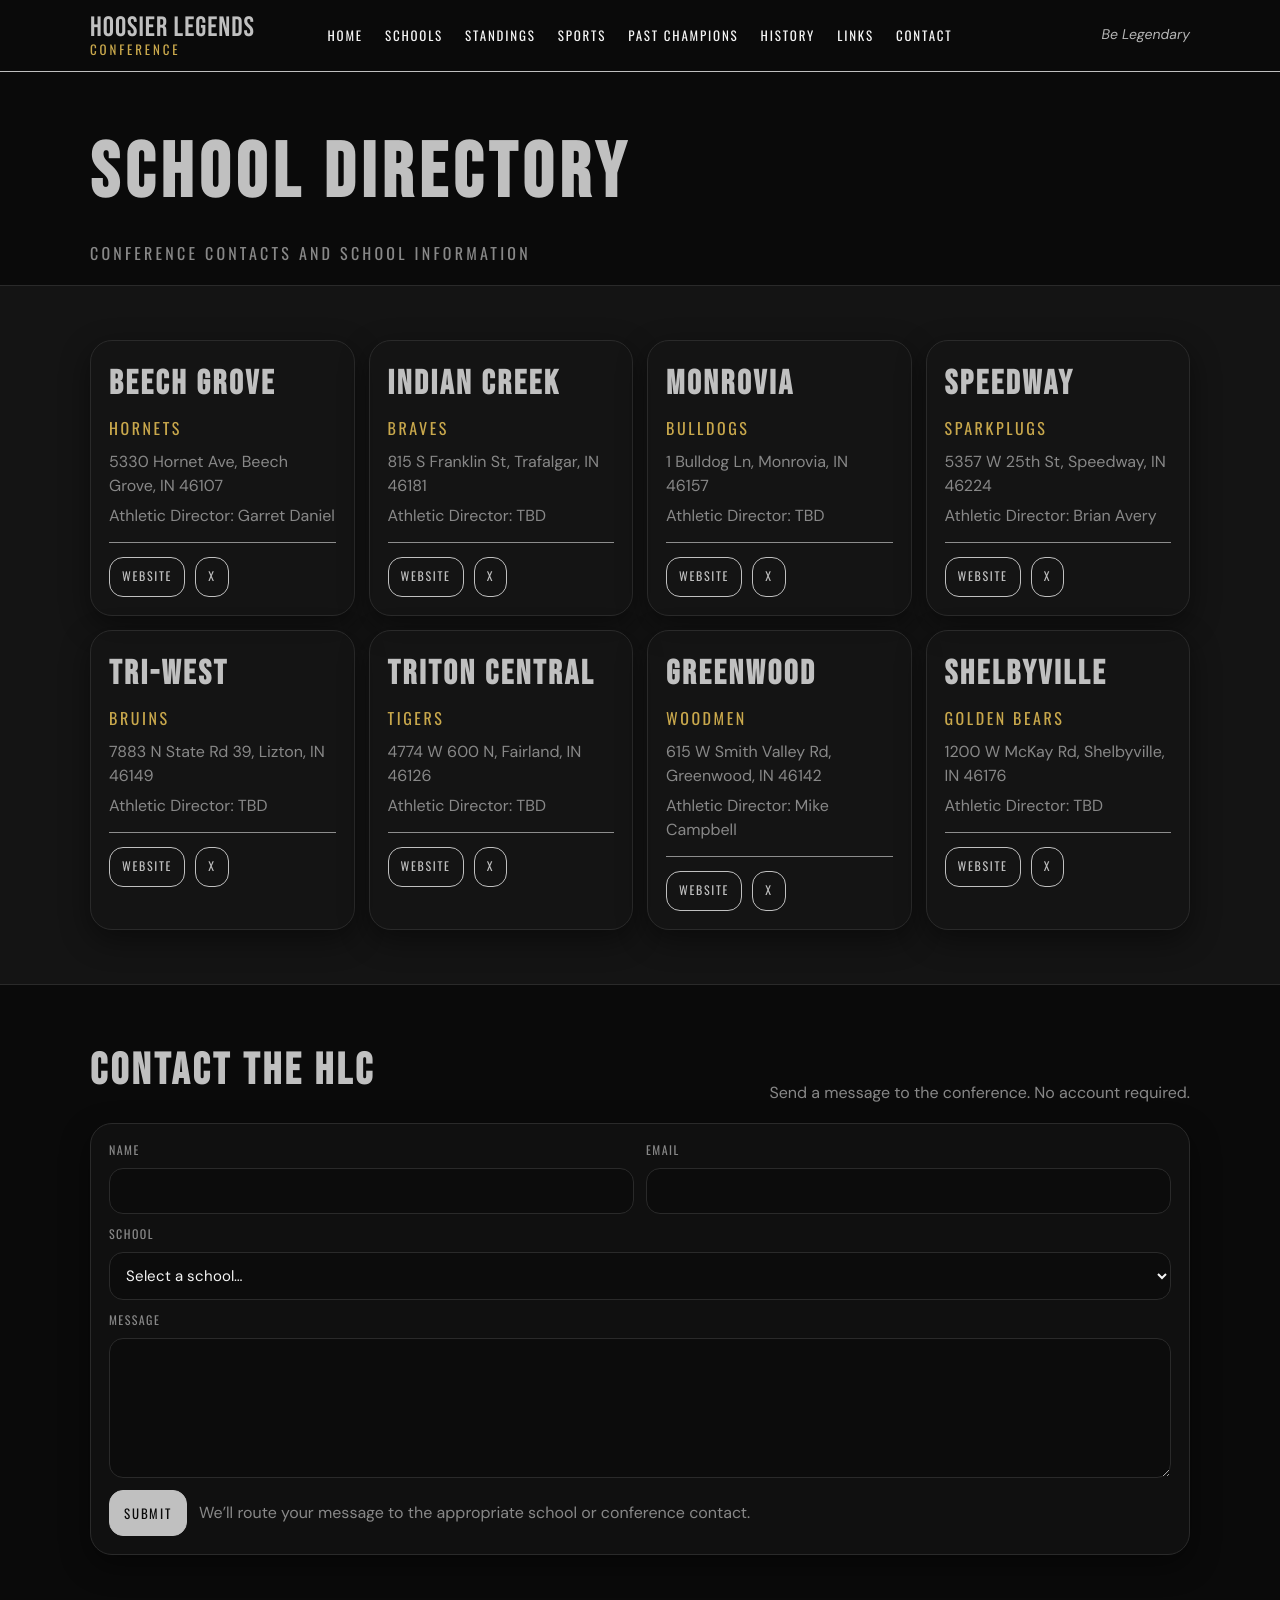
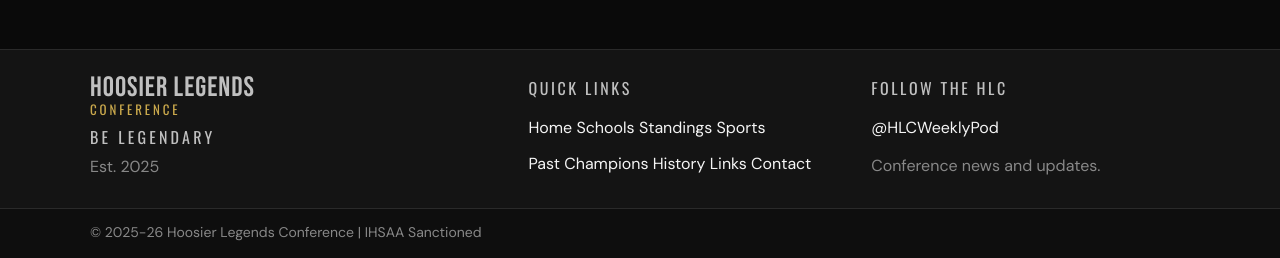
==== contact.html @ 06c32419 "Replace uploaded zip with website source Made-with: Cursor" ====
<!doctype html>
<html lang="en">
  <head>
    <meta charset="utf-8" />
    <meta name="viewport" content="width=device-width, initial-scale=1" />
    <meta name="description" content="Hoosier Legends Conference (HLC) school directory and contact form." />
    <title>Hoosier Legends Conference | Contact</title>
    <link rel="preconnect" href="https://fonts.googleapis.com" />
    <link rel="preconnect" href="https://fonts.gstatic.com" crossorigin />
    <link rel="stylesheet" href="./css/style.css" />
  </head>
  <body>
    <a class="skip-link" href="#main">Skip to content</a>

    <header class="site-header" data-site-header>
      <nav class="nav" aria-label="Primary">
        <div class="nav__inner">
          <a class="brand" href="./index.html" aria-label="Hoosier Legends Conference home">
            <span class="brand__top">HOOSIER LEGENDS</span>
            <span class="brand__bottom">CONFERENCE</span>
          </a>

          <button class="nav__toggle" type="button" aria-label="Open menu" aria-controls="mobile-menu" aria-expanded="false" data-nav-toggle>
            <span class="nav__toggle-lines" aria-hidden="true"></span>
          </button>

          <div class="nav__links" data-desktop-nav>
            <a class="nav__link" href="./index.html">Home</a>
            <a class="nav__link" href="./schools.html">Schools</a>
            <a class="nav__link" href="./standings.html">Standings</a>
            <a class="nav__link" href="./sports.html">Sports</a>
            <a class="nav__link" href="./champions.html">Past Champions</a>
            <a class="nav__link" href="./history.html">History</a>
            <a class="nav__link" href="./links.html">Links</a>
            <a class="nav__link" href="./contact.html">Contact</a>
          </div>

          <div class="nav__tagline" aria-hidden="true">Be Legendary</div>
        </div>
      </nav>

      <div class="mobile-menu" id="mobile-menu" data-mobile-menu aria-hidden="true">
        <div class="mobile-menu__panel" role="dialog" aria-modal="true" aria-label="Menu">
          <div class="mobile-menu__header">
            <div class="mobile-menu__title">MENU</div>
            <button class="mobile-menu__close" type="button" aria-label="Close menu" data-nav-close>Close</button>
          </div>
          <div class="mobile-menu__links">
            <a class="mobile-menu__link" href="./index.html">Home</a>
            <a class="mobile-menu__link" href="./schools.html">Schools</a>
            <a class="mobile-menu__link" href="./standings.html">Standings</a>
            <a class="mobile-menu__link" href="./sports.html">Sports</a>
            <a class="mobile-menu__link" href="./champions.html">Past Champions</a>
            <a class="mobile-menu__link" href="./history.html">History</a>
            <a class="mobile-menu__link" href="./links.html">Links</a>
            <a class="mobile-menu__link" href="./contact.html">Contact</a>
          </div>
          <div class="mobile-menu__footer">
            <div class="mobile-menu__motto">Be Legendary</div>
            <div class="mobile-menu__sub">IHSAA Sanctioned • Inaugural 2025–26</div>
          </div>
        </div>
        <button class="mobile-menu__backdrop" type="button" aria-label="Close menu" data-nav-backdrop></button>
      </div>
    </header>

    <main id="main">
      <section class="page-hero">
        <div class="container">
          <h1 class="page-title">SCHOOL DIRECTORY</h1>
          <p class="page-subtitle">Conference contacts and school information</p>
        </div>
      </section>

      <section class="section section--surface">
        <div class="container">
          <div class="grid grid--schools" aria-label="School directory">
            <article class="card">
              <h2 class="card__title">BEECH GROVE</h2>
              <p class="card__subtitle">Hornets</p>
              <div class="card__meta">
                <div>5330 Hornet Ave, Beech Grove, IN 46107</div>
                <div><span class="muted">Athletic Director:</span> Garret Daniel</div>
              </div>
              <div class="divider" aria-hidden="true"></div>
              <div class="card__actions">
                <a class="btn-link" href="https://beechgrove-athletics.com" target="_blank" rel="noopener noreferrer">Website</a>
                <a class="btn-link" href="https://x.com/TheHiveBGHS" target="_blank" rel="noopener noreferrer">X</a>
              </div>
            </article>

            <article class="card">
              <h2 class="card__title">INDIAN CREEK</h2>
              <p class="card__subtitle">Braves</p>
              <div class="card__meta">
                <div>815 S Franklin St, Trafalgar, IN 46181</div>
                <div><span class="muted">Athletic Director:</span> TBD</div>
              </div>
              <div class="divider" aria-hidden="true"></div>
              <div class="card__actions">
                <a class="btn-link" href="https://indiancreekathletics.com" target="_blank" rel="noopener noreferrer">Website</a>
                <a class="btn-link" href="https://x.com/ICHSAthletics" target="_blank" rel="noopener noreferrer">X</a>
              </div>
            </article>

            <article class="card">
              <h2 class="card__title">MONROVIA</h2>
              <p class="card__subtitle">Bulldogs</p>
              <div class="card__meta">
                <div>1 Bulldog Ln, Monrovia, IN 46157</div>
                <div><span class="muted">Athletic Director:</span> TBD</div>
              </div>
              <div class="divider" aria-hidden="true"></div>
              <div class="card__actions">
                <a class="btn-link" href="https://monroviaathletics.com" target="_blank" rel="noopener noreferrer">Website</a>
                <a class="btn-link" href="https://x.com/MonroviaSports" target="_blank" rel="noopener noreferrer">X</a>
              </div>
            </article>

            <article class="card">
              <h2 class="card__title">SPEEDWAY</h2>
              <p class="card__subtitle">Sparkplugs</p>
              <div class="card__meta">
                <div>5357 W 25th St, Speedway, IN 46224</div>
                <div><span class="muted">Athletic Director:</span> Brian Avery</div>
              </div>
              <div class="divider" aria-hidden="true"></div>
              <div class="card__actions">
                <a class="btn-link" href="https://speedwayathletics.com" target="_blank" rel="noopener noreferrer">Website</a>
                <a class="btn-link" href="https://x.com/SparkplugSports" target="_blank" rel="noopener noreferrer">X</a>
              </div>
            </article>

            <article class="card">
              <h2 class="card__title">TRI-WEST</h2>
              <p class="card__subtitle">Bruins</p>
              <div class="card__meta">
                <div>7883 N State Rd 39, Lizton, IN 46149</div>
                <div><span class="muted">Athletic Director:</span> TBD</div>
              </div>
              <div class="divider" aria-hidden="true"></div>
              <div class="card__actions">
                <a class="btn-link" href="https://triwestsports.com" target="_blank" rel="noopener noreferrer">Website</a>
                <a class="btn-link" href="https://x.com/triwestsports" target="_blank" rel="noopener noreferrer">X</a>
              </div>
            </article>

            <article class="card">
              <h2 class="card__title">TRITON CENTRAL</h2>
              <p class="card__subtitle">Tigers</p>
              <div class="card__meta">
                <div>4774 W 600 N, Fairland, IN 46126</div>
                <div><span class="muted">Athletic Director:</span> TBD</div>
              </div>
              <div class="divider" aria-hidden="true"></div>
              <div class="card__actions">
                <a class="btn-link" href="https://tritoncentralathletics.com" target="_blank" rel="noopener noreferrer">Website</a>
                <a class="btn-link" href="https://x.com/TCTIGERS" target="_blank" rel="noopener noreferrer">X</a>
              </div>
            </article>

            <article class="card">
              <h2 class="card__title">GREENWOOD</h2>
              <p class="card__subtitle">Woodmen</p>
              <div class="card__meta">
                <div>615 W Smith Valley Rd, Greenwood, IN 46142</div>
                <div><span class="muted">Athletic Director:</span> Mike Campbell</div>
              </div>
              <div class="divider" aria-hidden="true"></div>
              <div class="card__actions">
                <a class="btn-link" href="https://woodmenathletics.com" target="_blank" rel="noopener noreferrer">Website</a>
                <a class="btn-link" href="https://x.com/Gwoodathletics" target="_blank" rel="noopener noreferrer">X</a>
              </div>
            </article>

            <article class="card">
              <h2 class="card__title">SHELBYVILLE</h2>
              <p class="card__subtitle">Golden Bears</p>
              <div class="card__meta">
                <div>1200 W McKay Rd, Shelbyville, IN 46176</div>
                <div><span class="muted">Athletic Director:</span> TBD</div>
              </div>
              <div class="divider" aria-hidden="true"></div>
              <div class="card__actions">
                <a class="btn-link" href="https://shelbyvillegoldenbears.com" target="_blank" rel="noopener noreferrer">Website</a>
                <a class="btn-link" href="https://x.com/SHSGoldenBears" target="_blank" rel="noopener noreferrer">X</a>
              </div>
            </article>
          </div>
        </div>
      </section>

      <section class="section">
        <div class="container">
          <header class="section__header">
            <h2 class="section__title">CONTACT THE HLC</h2>
            <p class="section__sub">Send a message to the conference. No account required.</p>
          </header>

          <form class="form" data-contact-form novalidate>
            <div class="form-grid">
              <label>
                Name
                <input name="name" type="text" autocomplete="name" required />
              </label>
              <label>
                Email
                <input name="email" type="email" autocomplete="email" required />
              </label>
              <label class="span-2">
                School
                <select name="school" required>
                  <option value="">Select a school…</option>
                  <option value="Beech Grove">Beech Grove</option>
                  <option value="Indian Creek">Indian Creek</option>
                  <option value="Monrovia">Monrovia</option>
                  <option value="Speedway">Speedway</option>
                  <option value="Tri-West">Tri-West</option>
                  <option value="Triton Central">Triton Central</option>
                  <option value="Greenwood">Greenwood</option>
                  <option value="Shelbyville">Shelbyville</option>
                </select>
              </label>
              <label class="span-2">
                Message
                <textarea name="message" required></textarea>
              </label>
            </div>

            <div class="form__actions">
              <button class="btn btn--primary" type="submit">Submit</button>
              <div class="form__note">We’ll route your message to the appropriate school or conference contact.</div>
            </div>

            <div class="form__success" data-form-success role="status" aria-live="polite">
              Message sent. Thank you — be legendary.
            </div>
          </form>
        </div>
      </section>
    </main>

    <footer class="footer" aria-label="Site footer">
      <div class="container">
        <div class="footer__grid">
          <div class="footer__brand">
            <div class="brand brand--footer" aria-label="Hoosier Legends Conference">
              <span class="brand__top">HOOSIER LEGENDS</span>
              <span class="brand__bottom">CONFERENCE</span>
            </div>
            <div class="footer__motto">Be Legendary</div>
            <div class="footer__est">Est. 2025</div>
          </div>

          <nav class="footer__nav" aria-label="Quick links">
            <div class="footer__title">Quick Links</div>
            <a class="footer__link" href="./index.html">Home</a>
            <a class="footer__link" href="./schools.html">Schools</a>
            <a class="footer__link" href="./standings.html">Standings</a>
            <a class="footer__link" href="./sports.html">Sports</a>
            <a class="footer__link" href="./champions.html">Past Champions</a>
            <a class="footer__link" href="./history.html">History</a>
            <a class="footer__link" href="./links.html">Links</a>
            <a class="footer__link" href="./contact.html">Contact</a>
          </nav>

          <div class="footer__follow">
            <div class="footer__title">Follow the HLC</div>
            <a class="footer__link" href="https://x.com/HLCWeeklyPod" target="_blank" rel="noopener noreferrer">@HLCWeeklyPod</a>
            <div class="footer__small">Conference news and updates.</div>
          </div>
        </div>
      </div>

      <div class="footer__bottom">
        <div class="container">
          © 2025-26 Hoosier Legends Conference | IHSAA Sanctioned
        </div>
      </div>
    </footer>

    <script src="./js/main.js"></script>
  </body>
</html>
---- css/style.css ----
@import url("https://fonts.googleapis.com/css2?family=Bebas+Neue&family=DM+Sans:opsz,wght@9..40,400,500,700&family=Oswald:wght@400;500;600&display=swap");

:root {
  --color-bg: #0a0a0a;
  --color-surface: #141414;
  --color-border: #2a2a2a;
  --color-silver: #C0C0C0;
  --color-silver-bright: #E8E8E8;
  --color-gold: #C9A84C;
  --color-white: #F5F5F5;
  --color-muted: #888888;

  --font-head: "Bebas Neue", system-ui, -apple-system, Segoe UI, Roboto, Arial, sans-serif;
  --font-sub: "Oswald", system-ui, -apple-system, Segoe UI, Roboto, Arial, sans-serif;
  --font-body: "DM Sans", system-ui, -apple-system, Segoe UI, Roboto, Arial, sans-serif;

  --radius-sm: 12px;
  --radius-md: 16px;
  --radius-lg: 22px;

  --shadow-silver: 0 10px 30px rgba(0, 0, 0, 0.45);
  --shadow-glow: 0 0 0 1px rgba(0, 0, 0, 0), 0 0 30px rgba(192, 192, 192, 0.15);

  --container: 1100px;
  --nav-h: 72px;
}

*,
*::before,
*::after {
  box-sizing: border-box;
}

html,
body {
  height: 100%;
}

body {
  margin: 0;
  font-family: var(--font-body);
  background: var(--color-bg);
  color: var(--color-white);
  line-height: 1.5;
  text-rendering: geometricPrecision;
}

img,
svg {
  display: block;
  max-width: 100%;
}

a {
  color: inherit;
  text-decoration: none;
}

:focus-visible {
  outline: 2px solid var(--color-silver);
  outline-offset: 3px;
}

.skip-link {
  position: absolute;
  left: 12px;
  top: 12px;
  padding: 10px 12px;
  border-radius: 10px;
  border: 1px solid var(--color-border);
  background: var(--color-surface);
  color: var(--color-white);
  transform: translateY(-140%);
  transition: transform 0.2s ease;
  z-index: 9999;
}

.skip-link:focus {
  transform: translateY(0);
}

.container {
  width: min(100% - 32px, var(--container));
  margin-inline: auto;
}

/* Header / Nav */
.site-header {
  position: fixed;
  top: 0;
  left: 0;
  right: 0;
  z-index: 1000;
}

.nav {
  height: var(--nav-h);
  background: var(--color-bg);
  border-bottom: 1px solid var(--color-silver);
}

.nav.is-scrolled {
  background: rgba(10, 10, 10, 0.72);
  backdrop-filter: blur(10px);
}

.nav__inner {
  height: 100%;
  width: min(100% - 32px, var(--container));
  margin-inline: auto;
  display: grid;
  grid-template-columns: 1fr auto 1fr;
  align-items: center;
  gap: 16px;
}

.brand {
  display: inline-flex;
  flex-direction: column;
  line-height: 0.95;
  letter-spacing: 0.06em;
}

.brand__top {
  font-family: var(--font-head);
  font-size: 28px;
  color: var(--color-silver);
}

.brand__bottom {
  font-family: var(--font-sub);
  font-size: 13px;
  letter-spacing: 0.22em;
  color: var(--color-gold);
}

.nav__links {
  display: none;
  justify-content: center;
  gap: 18px;
}

.nav__link {
  position: relative;
  font-family: var(--font-sub);
  font-size: 13px;
  letter-spacing: 0.14em;
  text-transform: uppercase;
  color: var(--color-white);
  padding: 10px 2px;
  transition: color 0.2s ease;
}

.nav__link::after {
  content: "";
  position: absolute;
  left: 0;
  bottom: 6px;
  height: 1px;
  width: 100%;
  background: var(--color-silver);
  transform: scaleX(0);
  transform-origin: left;
  transition: transform 0.22s ease;
}

.nav__link:hover {
  color: var(--color-silver-bright);
}

.nav__link:hover::after {
  transform: scaleX(1);
}

.nav__tagline {
  justify-self: end;
  font-style: italic;
  font-size: 14px;
  color: var(--color-silver);
  opacity: 0.95;
}

.nav__toggle {
  justify-self: end;
  height: 44px;
  width: 44px;
  border-radius: 12px;
  border: 1px solid var(--color-border);
  background: transparent;
  color: var(--color-white);
  cursor: pointer;
  display: inline-flex;
  align-items: center;
  justify-content: center;
  transition: border-color 0.2s ease, box-shadow 0.2s ease, transform 0.2s ease;
}

.nav__toggle:hover {
  border-color: var(--color-silver);
  box-shadow: var(--shadow-glow);
  transform: translateY(-1px);
}

.nav__toggle-lines {
  position: relative;
  width: 18px;
  height: 12px;
}

.nav__toggle-lines::before,
.nav__toggle-lines::after,
.nav__toggle-lines {
  background: transparent;
}

.nav__toggle-lines::before,
.nav__toggle-lines::after {
  content: "";
  position: absolute;
  left: 0;
  right: 0;
  height: 2px;
  background: var(--color-silver);
  border-radius: 999px;
  transition: transform 0.22s ease, top 0.22s ease, opacity 0.22s ease;
}

.nav__toggle-lines::before {
  top: 0;
}

.nav__toggle-lines::after {
  top: 10px;
}

.nav__toggle[aria-expanded="true"] .nav__toggle-lines::before {
  top: 5px;
  transform: rotate(45deg);
}

.nav__toggle[aria-expanded="true"] .nav__toggle-lines::after {
  top: 5px;
  transform: rotate(-45deg);
}

@media (min-width: 980px) {
  .nav__links {
    display: flex;
  }
  .nav__toggle {
    display: none;
  }
}

/* Mobile menu */
.mobile-menu {
  position: fixed;
  inset: 0;
  pointer-events: none;
  opacity: 0;
  transition: opacity 0.24s ease;
}

.mobile-menu.is-open {
  pointer-events: auto;
  opacity: 1;
}

.mobile-menu__backdrop {
  position: absolute;
  inset: 0;
  background: rgba(10, 10, 10, 0.75);
  border: 0;
  padding: 0;
}

.mobile-menu__panel {
  position: absolute;
  left: 0;
  right: 0;
  top: 0;
  transform: translateY(-12px);
  background: var(--color-bg);
  border-bottom: 1px solid var(--color-silver);
  padding: calc(var(--nav-h) + 12px) 20px 22px;
  transition: transform 0.24s ease;
}

.mobile-menu.is-open .mobile-menu__panel {
  transform: translateY(0);
}

.mobile-menu__header {
  display: flex;
  align-items: center;
  justify-content: space-between;
  gap: 12px;
  margin-bottom: 10px;
}

.mobile-menu__title {
  font-family: var(--font-sub);
  letter-spacing: 0.22em;
  text-transform: uppercase;
  color: var(--color-muted);
}

.mobile-menu__close {
  border: 1px solid var(--color-border);
  background: transparent;
  color: var(--color-white);
  border-radius: 12px;
  padding: 10px 12px;
  cursor: pointer;
  transition: border-color 0.2s ease, box-shadow 0.2s ease;
}

.mobile-menu__close:hover {
  border-color: var(--color-silver);
  box-shadow: var(--shadow-glow);
}

.mobile-menu__links {
  display: grid;
  gap: 6px;
  margin-top: 6px;
}

.mobile-menu__link {
  font-family: var(--font-head);
  font-size: 34px;
  letter-spacing: 0.06em;
  padding: 10px 12px;
  border-radius: 14px;
  border: 1px solid transparent;
  transition: border-color 0.2s ease, background 0.2s ease, transform 0.2s ease;
}

.mobile-menu__link:hover {
  border-color: var(--color-border);
  background: rgba(20, 20, 20, 0.7);
  transform: translateY(-1px);
}

.mobile-menu__footer {
  margin-top: 16px;
  border-top: 1px solid var(--color-border);
  padding-top: 14px;
}

.mobile-menu__motto {
  font-family: var(--font-sub);
  letter-spacing: 0.2em;
  text-transform: uppercase;
  color: var(--color-gold);
}

.mobile-menu__sub {
  color: var(--color-muted);
  margin-top: 6px;
}

/* Main spacing with fixed nav */
main {
  padding-top: var(--nav-h);
}

/* Hero */
.hero {
  min-height: calc(100vh - var(--nav-h));
  display: grid;
  place-items: center;
  position: relative;
  overflow: hidden;
  background: var(--color-bg);
}

.hero::before {
  content: "";
  position: absolute;
  inset: -60%;
  background:
    repeating-linear-gradient(
      135deg,
      rgba(192, 192, 192, 0.12),
      rgba(192, 192, 192, 0.12) 1px,
      rgba(0, 0, 0, 0) 1px,
      rgba(0, 0, 0, 0) 28px
    );
  opacity: 0.38;
  transform: translate3d(0, 0, 0);
  animation: drift 18s linear infinite;
  pointer-events: none;
}

.hero::after {
  content: "";
  position: absolute;
  inset: 0;
  background:
    radial-gradient(800px 380px at 50% 30%, rgba(192, 192, 192, 0.14), rgba(0, 0, 0, 0)),
    radial-gradient(700px 520px at 50% 60%, rgba(201, 168, 76, 0.08), rgba(0, 0, 0, 0));
  pointer-events: none;
}

@keyframes drift {
  0% { transform: translate3d(-6%, -6%, 0); }
  100% { transform: translate3d(6%, 6%, 0); }
}

.hero__inner {
  position: relative;
  z-index: 1;
  text-align: center;
  padding: 40px 0 36px;
}

.hero__kicker {
  font-family: var(--font-sub);
  letter-spacing: 0.28em;
  text-transform: uppercase;
  color: var(--color-muted);
  margin: 0 0 10px;
}

.hero__title {
  margin: 0;
  font-family: var(--font-head);
  font-size: clamp(4rem, 11vw, 10rem);
  letter-spacing: 0.06em;
  color: var(--color-silver);
  text-shadow: 0 0 30px rgba(192, 192, 192, 0.12);
}

.hero__motto {
  margin: 10px 0 8px;
  font-family: var(--font-sub);
  letter-spacing: 0.28em;
  text-transform: uppercase;
  color: var(--color-gold);
  font-size: clamp(1rem, 2.5vw, 1.4rem);
}

.hero__meta {
  margin: 0;
  color: var(--color-muted);
}

.hero__actions {
  margin-top: 18px;
  display: flex;
  gap: 12px;
  justify-content: center;
  flex-wrap: wrap;
}

.btn {
  border-radius: 14px;
  padding: 12px 14px;
  border: 1px solid var(--color-border);
  display: inline-flex;
  align-items: center;
  justify-content: center;
  gap: 10px;
  cursor: pointer;
  transition: transform 0.2s ease, box-shadow 0.2s ease, border-color 0.2s ease, background 0.2s ease, color 0.2s ease;
  font-family: var(--font-sub);
  letter-spacing: 0.14em;
  text-transform: uppercase;
  font-size: 13px;
}

.btn--primary {
  border-color: var(--color-silver);
  color: var(--color-bg);
  background: var(--color-silver);
}

.btn--primary:hover {
  background: var(--color-silver-bright);
  border-color: var(--color-silver-bright);
  box-shadow: var(--shadow-glow);
  transform: translateY(-2px);
}

.btn--ghost {
  background: transparent;
  color: var(--color-white);
}

.btn--ghost:hover {
  border-color: var(--color-silver);
  box-shadow: var(--shadow-glow);
  transform: translateY(-2px);
}

/* Animations */
.animate-in {
  opacity: 0;
  transform: translateY(10px);
  animation: fadeUp 0.7s ease forwards;
  animation-delay: var(--delay, 0ms);
}

@keyframes fadeUp {
  to {
    opacity: 1;
    transform: translateY(0);
  }
}

/* Marquee strip */
.logo-strip__surface {
  background: var(--color-surface);
  border-top: 1px solid var(--color-border);
  border-bottom: 1px solid var(--color-border);
  overflow: hidden;
}

.logo-strip__track {
  display: flex;
  gap: 14px;
  padding: 16px;
  width: max-content;
  animation: marquee 28s linear infinite;
}

.logo-strip__surface:hover .logo-strip__track {
  animation-play-state: paused;
}

@keyframes marquee {
  from { transform: translateX(0); }
  to { transform: translateX(-50%); }
}

.badge-card {
  min-width: 230px;
  padding: 14px 14px 12px;
  border-radius: var(--radius-md);
  background: rgba(20, 20, 20, 0.7);
  border: 1px solid var(--color-border);
  box-shadow: var(--shadow-silver);
  transition: transform 0.2s ease, border-color 0.2s ease, box-shadow 0.2s ease;
}

.badge-card:hover {
  border-color: var(--color-silver);
  box-shadow: var(--shadow-glow);
  transform: translateY(-2px);
}

.badge-card__school {
  font-family: var(--font-sub);
  text-transform: uppercase;
  letter-spacing: 0.14em;
  color: var(--color-white);
}

.badge-card__mascot {
  margin-top: 6px;
  color: var(--color-muted);
}

.badge-card--spacer {
  min-width: 30px;
  border: 0;
  background: transparent;
  box-shadow: none;
}

@media (prefers-reduced-motion: reduce) {
  .logo-strip__track { animation: none; }
  .animate-in { animation: none; opacity: 1; transform: none; }
  .hero::before { animation: none; }
}

/* Sections */
.section {
  padding: 54px 0;
}

.section--surface {
  background: var(--color-surface);
  border-top: 1px solid var(--color-border);
  border-bottom: 1px solid var(--color-border);
}

.section__header {
  display: flex;
  align-items: flex-end;
  justify-content: space-between;
  gap: 16px;
  flex-wrap: wrap;
  margin-bottom: 18px;
}

.section__title {
  font-family: var(--font-head);
  letter-spacing: 0.08em;
  font-size: 44px;
  margin: 0;
  color: var(--color-silver);
}

.section__sub {
  margin: 0;
  color: var(--color-muted);
  max-width: 60ch;
}

/* Stats bar */
.stats-bar {
  display: grid;
  grid-template-columns: 1fr;
  gap: 12px;
  padding: 18px;
  border-radius: var(--radius-lg);
  border: 1px solid var(--color-border);
  background: rgba(20, 20, 20, 0.55);
}

.stat {
  padding: 14px 14px;
  border-radius: var(--radius-md);
  border: 1px solid var(--color-border);
  background: rgba(10, 10, 10, 0.5);
}

.stat__value {
  font-family: var(--font-head);
  color: var(--color-silver);
  font-size: 44px;
  letter-spacing: 0.06em;
  line-height: 1;
}

.stat__label {
  margin-top: 6px;
  color: var(--color-muted);
}

@media (min-width: 720px) {
  .stats-bar {
    grid-template-columns: repeat(4, 1fr);
    gap: 12px;
  }
}

/* Cards */
.cards {
  display: grid;
  gap: 12px;
}

.cards--events {
  grid-template-columns: 1fr;
}

.event-card {
  display: grid;
  grid-template-columns: 90px 1fr;
  gap: 14px;
  border-radius: var(--radius-md);
  border: 1px solid var(--color-border);
  background: rgba(10, 10, 10, 0.55);
  box-shadow: var(--shadow-silver);
  padding: 14px;
  border-left: 3px solid var(--color-silver);
  transition: transform 0.2s ease, border-color 0.2s ease, box-shadow 0.2s ease;
}

.event-card:hover {
  transform: translateY(-2px);
  border-color: var(--color-silver);
  box-shadow: var(--shadow-glow);
}

.event-card__date {
  font-family: var(--font-sub);
  letter-spacing: 0.16em;
  text-transform: uppercase;
  color: var(--color-silver);
}

.event-card__sport {
  font-family: var(--font-sub);
  letter-spacing: 0.12em;
  text-transform: uppercase;
  color: var(--color-white);
}

.event-card__meta {
  margin-top: 6px;
  color: var(--color-muted);
}

@media (min-width: 900px) {
  .cards--events {
    grid-template-columns: repeat(2, 1fr);
  }
}

/* CTA Grid */
.cta-grid {
  display: grid;
  grid-template-columns: 1fr;
  gap: 12px;
}

.cta-card {
  border-radius: var(--radius-lg);
  border: 1px solid var(--color-border);
  background: rgba(20, 20, 20, 0.6);
  padding: 20px 18px;
  box-shadow: var(--shadow-silver);
  transition: transform 0.22s ease, border-color 0.22s ease, box-shadow 0.22s ease;
  position: relative;
  overflow: hidden;
}

.cta-card::before {
  content: "";
  position: absolute;
  inset: 0;
  background: radial-gradient(420px 220px at 20% 0%, rgba(192, 192, 192, 0.14), rgba(0, 0, 0, 0));
  opacity: 0;
  transition: opacity 0.22s ease;
}

.cta-card:hover {
  transform: translateY(-4px);
  border-color: var(--color-silver);
  box-shadow: var(--shadow-glow);
}

.cta-card:hover::before {
  opacity: 1;
}

.cta-card__title {
  position: relative;
  z-index: 1;
  font-family: var(--font-head);
  letter-spacing: 0.08em;
  font-size: 34px;
  color: var(--color-silver);
}

.cta-card__meta {
  position: relative;
  z-index: 1;
  margin-top: 6px;
  color: var(--color-muted);
}

.cta-card__arrow {
  position: absolute;
  right: 16px;
  top: 16px;
  font-family: var(--font-head);
  font-size: 42px;
  color: var(--color-silver);
  opacity: 0.7;
}

@media (min-width: 800px) {
  .cta-grid {
    grid-template-columns: repeat(2, 1fr);
  }
}

/* Page header */
.page-hero {
  padding: 46px 0 20px;
}

.page-title {
  margin: 0;
  font-family: var(--font-head);
  letter-spacing: 0.08em;
  color: var(--color-silver);
  font-size: clamp(3rem, 6vw, 5rem);
}

.page-subtitle {
  margin: 8px 0 0;
  font-family: var(--font-sub);
  text-transform: uppercase;
  letter-spacing: 0.2em;
  color: var(--color-muted);
}

/* Grid cards (Schools / Links / Directory) */
.grid {
  display: grid;
  gap: 14px;
}

.grid--schools {
  grid-template-columns: 1fr;
}

@media (min-width: 680px) {
  .grid--schools { grid-template-columns: repeat(2, 1fr); }
}

@media (min-width: 1100px) {
  .grid--schools { grid-template-columns: repeat(4, 1fr); }
}

.card {
  border-radius: var(--radius-lg);
  border: 1px solid var(--color-border);
  background: rgba(20, 20, 20, 0.65);
  padding: 18px;
  box-shadow: var(--shadow-silver);
  transition: transform 0.2s ease, border-color 0.2s ease, box-shadow 0.2s ease;
}

.card:hover {
  transform: translateY(-4px);
  border-color: var(--color-silver);
  box-shadow: var(--shadow-glow);
}

.card__title {
  font-family: var(--font-head);
  letter-spacing: 0.08em;
  color: var(--color-silver);
  font-size: 34px;
  margin: 0;
}

.card__subtitle {
  font-family: var(--font-sub);
  letter-spacing: 0.16em;
  text-transform: uppercase;
  color: var(--color-gold);
  margin: 6px 0 0;
}

.card__meta {
  margin-top: 10px;
  color: var(--color-muted);
  display: grid;
  gap: 6px;
}

.divider {
  height: 1px;
  background: var(--color-silver);
  opacity: 0.7;
  margin: 14px 0 14px;
}

.card__actions {
  display: flex;
  gap: 10px;
  align-items: center;
  flex-wrap: wrap;
}

.btn-link {
  border-radius: 14px;
  padding: 10px 12px;
  border: 1px solid var(--color-silver);
  background: transparent;
  color: var(--color-silver);
  font-family: var(--font-sub);
  letter-spacing: 0.14em;
  text-transform: uppercase;
  font-size: 12px;
  transition: transform 0.2s ease, box-shadow 0.2s ease, background 0.2s ease, color 0.2s ease, border-color 0.2s ease;
}

.btn-link:hover {
  transform: translateY(-2px);
  background: var(--color-silver);
  color: var(--color-bg);
  border-color: var(--color-silver-bright);
  box-shadow: var(--shadow-glow);
}

.icon-row {
  display: flex;
  gap: 10px;
  margin-top: 12px;
}

.icon-btn {
  width: 38px;
  height: 38px;
  border-radius: 12px;
  border: 1px solid var(--color-border);
  display: inline-flex;
  align-items: center;
  justify-content: center;
  color: var(--color-silver);
  background: rgba(10, 10, 10, 0.35);
  transition: transform 0.2s ease, border-color 0.2s ease, color 0.2s ease, box-shadow 0.2s ease;
}

.icon-btn:hover {
  transform: translateY(-2px);
  border-color: var(--color-silver);
  color: var(--color-silver-bright);
  box-shadow: var(--shadow-glow);
}

.icon-btn svg {
  width: 18px;
  height: 18px;
}

/* Tabs (Standings) */
.tabs {
  display: flex;
  gap: 8px;
  flex-wrap: wrap;
  padding: 14px;
  border-radius: var(--radius-lg);
  border: 1px solid var(--color-border);
  background: rgba(20, 20, 20, 0.55);
}

.tab {
  border: 1px solid var(--color-border);
  border-radius: 999px;
  padding: 10px 12px;
  background: transparent;
  color: var(--color-white);
  font-family: var(--font-sub);
  letter-spacing: 0.12em;
  text-transform: uppercase;
  font-size: 12px;
  cursor: pointer;
  transition: background 0.2s ease, border-color 0.2s ease, transform 0.2s ease, color 0.2s ease;
}

.tab:hover {
  border-color: var(--color-silver);
  transform: translateY(-1px);
}

.tab.is-active {
  background: var(--color-silver);
  border-color: var(--color-silver-bright);
  color: var(--color-bg);
}

.tabpanels {
  margin-top: 14px;
}

.panel {
  display: none;
}

.panel.is-active {
  display: block;
}

.panel__top {
  display: flex;
  gap: 12px;
  align-items: center;
  justify-content: space-between;
  flex-wrap: wrap;
  margin-bottom: 12px;
}

.panel__title {
  margin: 0;
  font-family: var(--font-sub);
  letter-spacing: 0.16em;
  text-transform: uppercase;
  color: var(--color-white);
}

.table-wrap {
  overflow-x: auto;
  border-radius: var(--radius-lg);
  border: 1px solid var(--color-border);
  background: rgba(20, 20, 20, 0.55);
  box-shadow: var(--shadow-silver);
}

table {
  border-collapse: collapse;
  width: 100%;
  min-width: 740px;
}

thead th {
  text-align: left;
  font-family: var(--font-sub);
  letter-spacing: 0.14em;
  text-transform: uppercase;
  font-size: 12px;
  padding: 14px;
  color: var(--color-silver);
  border-bottom: 1px solid var(--color-border);
  background: rgba(10, 10, 10, 0.4);
}

tbody td {
  padding: 13px 14px;
  border-bottom: 1px solid var(--color-border);
  color: var(--color-white);
}

tbody tr:nth-child(even) td {
  background: rgba(192, 192, 192, 0.05);
}

tbody tr.is-leader td {
  background: rgba(201, 168, 76, 0.12);
}

tbody tr:last-child td {
  border-bottom: 0;
}

.pct {
  color: var(--color-silver);
}

/* Sports filter */
.filters {
  display: flex;
  flex-wrap: wrap;
  gap: 10px;
  padding: 14px;
  border-radius: var(--radius-lg);
  border: 1px solid var(--color-border);
  background: rgba(20, 20, 20, 0.55);
}

.filter-btn {
  border: 1px solid var(--color-border);
  border-radius: 999px;
  padding: 10px 12px;
  background: transparent;
  color: var(--color-white);
  font-family: var(--font-sub);
  letter-spacing: 0.12em;
  text-transform: uppercase;
  font-size: 12px;
  cursor: pointer;
  transition: background 0.2s ease, border-color 0.2s ease, transform 0.2s ease, color 0.2s ease;
}

.filter-btn:hover {
  border-color: var(--color-silver);
  transform: translateY(-1px);
}

.filter-btn.is-active {
  background: var(--color-silver);
  border-color: var(--color-silver-bright);
  color: var(--color-bg);
}

.sport-grid {
  margin-top: 14px;
  display: grid;
  grid-template-columns: 1fr;
  gap: 14px;
}

@media (min-width: 720px) {
  .sport-grid { grid-template-columns: repeat(2, 1fr); }
}

@media (min-width: 1100px) {
  .sport-grid { grid-template-columns: repeat(3, 1fr); }
}

.sport-card {
  border-radius: var(--radius-lg);
  border: 1px solid var(--color-border);
  background: rgba(20, 20, 20, 0.65);
  padding: 18px;
  box-shadow: var(--shadow-silver);
  transition: transform 0.2s ease, border-color 0.2s ease, box-shadow 0.2s ease;
}

.sport-card:hover {
  transform: translateY(-4px);
  border-color: var(--color-silver);
  box-shadow: var(--shadow-glow);
}

.sport-card__top {
  display: flex;
  align-items: center;
  justify-content: space-between;
  gap: 12px;
}

.sport-card__emoji {
  font-size: 28px;
}

.sport-card__name {
  margin: 0;
  font-family: var(--font-head);
  letter-spacing: 0.08em;
  color: var(--color-silver);
  font-size: 34px;
}

.season-badge {
  border-radius: 999px;
  padding: 8px 10px;
  border: 1px solid var(--color-border);
  font-family: var(--font-sub);
  letter-spacing: 0.14em;
  text-transform: uppercase;
  font-size: 11px;
}

.season-badge--fall {
  border-color: var(--color-gold);
  color: var(--color-gold);
  background: rgba(201, 168, 76, 0.08);
}

.season-badge--winter {
  border-color: var(--color-silver);
  color: var(--color-silver);
  background: rgba(192, 192, 192, 0.06);
}

.season-badge--spring {
  border-color: var(--color-silver-bright);
  color: var(--color-silver-bright);
  background: rgba(192, 192, 192, 0.04);
}

.sport-card__meta {
  margin-top: 10px;
  color: var(--color-muted);
}

/* Champions */
.badge-star {
  display: inline-flex;
  align-items: center;
  justify-content: center;
  width: 26px;
  height: 26px;
  border-radius: 999px;
  border: 1px solid var(--color-gold);
  background: rgba(201, 168, 76, 0.1);
  color: var(--color-gold);
  margin-right: 8px;
}

/* History timeline */
.timeline {
  position: relative;
  margin-top: 16px;
}

.timeline::before {
  content: "";
  position: absolute;
  top: 0;
  bottom: 0;
  left: 50%;
  width: 2px;
  transform: translateX(-50%);
  background: var(--color-silver);
  opacity: 0.6;
}

.timeline-item {
  position: relative;
  display: grid;
  grid-template-columns: 1fr;
  margin: 18px 0;
}

.timeline-item__content {
  border-radius: var(--radius-lg);
  border: 1px solid var(--color-border);
  background: rgba(20, 20, 20, 0.65);
  padding: 18px;
  box-shadow: var(--shadow-silver);
  transition: transform 0.2s ease, border-color 0.2s ease, box-shadow 0.2s ease;
}

.timeline-item__content:hover {
  transform: translateY(-2px);
  border-color: var(--color-silver);
  box-shadow: var(--shadow-glow);
}

.timeline-item__dot {
  position: absolute;
  left: 50%;
  top: 22px;
  width: 14px;
  height: 14px;
  border-radius: 999px;
  transform: translateX(-50%);
  background: var(--color-bg);
  border: 2px solid var(--color-silver);
  box-shadow: 0 0 18px rgba(192, 192, 192, 0.18);
}

.timeline-item__date {
  font-family: var(--font-sub);
  letter-spacing: 0.16em;
  text-transform: uppercase;
  color: var(--color-silver);
}

.timeline-item__text {
  margin-top: 6px;
  color: var(--color-muted);
}

@media (min-width: 980px) {
  .timeline-item {
    grid-template-columns: 1fr 1fr;
    align-items: start;
  }
  .timeline-item.is-left .timeline-item__content {
    grid-column: 1;
    margin-right: 34px;
  }
  .timeline-item.is-right .timeline-item__content {
    grid-column: 2;
    margin-left: 34px;
  }
}

@media (max-width: 979px) {
  .timeline::before {
    left: 10px;
    transform: none;
  }
  .timeline-item__dot {
    left: 10px;
    transform: none;
  }
  .timeline-item__content {
    margin-left: 28px;
  }
}

/* Form */
.form {
  margin-top: 18px;
  border-radius: var(--radius-lg);
  border: 1px solid var(--color-border);
  background: rgba(20, 20, 20, 0.65);
  padding: 18px;
  box-shadow: var(--shadow-silver);
}

.form-grid {
  display: grid;
  gap: 12px;
  grid-template-columns: 1fr;
}

@media (min-width: 860px) {
  .form-grid { grid-template-columns: repeat(2, 1fr); }
  .form-grid .span-2 { grid-column: span 2; }
}

label {
  display: grid;
  gap: 8px;
  font-family: var(--font-sub);
  letter-spacing: 0.12em;
  text-transform: uppercase;
  font-size: 12px;
  color: var(--color-muted);
}

input,
select,
textarea {
  width: 100%;
  border-radius: 14px;
  border: 1px solid var(--color-border);
  background: rgba(10, 10, 10, 0.55);
  color: var(--color-white);
  padding: 12px 12px;
  font-family: var(--font-body);
  font-size: 15px;
  transition: border-color 0.2s ease, box-shadow 0.2s ease;
}

textarea {
  min-height: 140px;
  resize: vertical;
}

input:focus,
select:focus,
textarea:focus {
  outline: none;
  border-color: var(--color-silver);
  box-shadow: var(--shadow-glow);
}

.form__actions {
  margin-top: 12px;
  display: flex;
  gap: 12px;
  align-items: center;
  flex-wrap: wrap;
}

.form__note {
  color: var(--color-muted);
}

.form__success {
  margin-top: 12px;
  border-radius: 14px;
  border: 1px solid var(--color-silver);
  background: rgba(192, 192, 192, 0.08);
  padding: 12px 12px;
  display: none;
}

.form__success.is-visible {
  display: block;
}

/* Footer */
.footer {
  margin-top: 40px;
  background: var(--color-surface);
  border-top: 1px solid var(--color-border);
}

.footer__grid {
  padding: 26px 0;
  display: grid;
  gap: 18px;
  grid-template-columns: 1fr;
}

@media (min-width: 900px) {
  .footer__grid {
    grid-template-columns: 1.3fr 1fr 1fr;
    gap: 24px;
  }
}

.footer__title {
  font-family: var(--font-sub);
  letter-spacing: 0.16em;
  text-transform: uppercase;
  color: var(--color-silver);
  margin-bottom: 10px;
}

.footer__motto {
  margin-top: 10px;
  font-family: var(--font-sub);
  letter-spacing: 0.2em;
  text-transform: uppercase;
  color: var(--color-silver);
}

.footer__est {
  margin-top: 6px;
  color: var(--color-muted);
}

.footer__link {
  display: inline-block;
  color: var(--color-white);
  padding: 6px 0;
  transition: color 0.2s ease;
}

.footer__link:hover {
  color: var(--color-silver-bright);
}

.footer__small {
  margin-top: 8px;
  color: var(--color-muted);
}

.footer__bottom {
  border-top: 1px solid var(--color-border);
  background: rgba(10, 10, 10, 0.55);
  padding: 14px 0;
  color: var(--color-muted);
  font-size: 14px;
}

/* Prose (History) */
.prose {
  max-width: 78ch;
}

.prose p {
  margin: 10px 0 18px;
  color: var(--color-white);
}

.subhead {
  margin: 0;
  font-family: var(--font-sub);
  letter-spacing: 0.16em;
  text-transform: uppercase;
  color: var(--color-silver);
  font-size: 18px;
}

/* Utilities */
.muted { color: var(--color-muted); }
.gold { color: var(--color-gold); }
.sr-only {
  position: absolute;
  width: 1px;
  height: 1px;
  padding: 0;
  margin: -1px;
  overflow: hidden;
  clip: rect(0, 0, 0, 0);
  white-space: nowrap;
  border: 0;
}
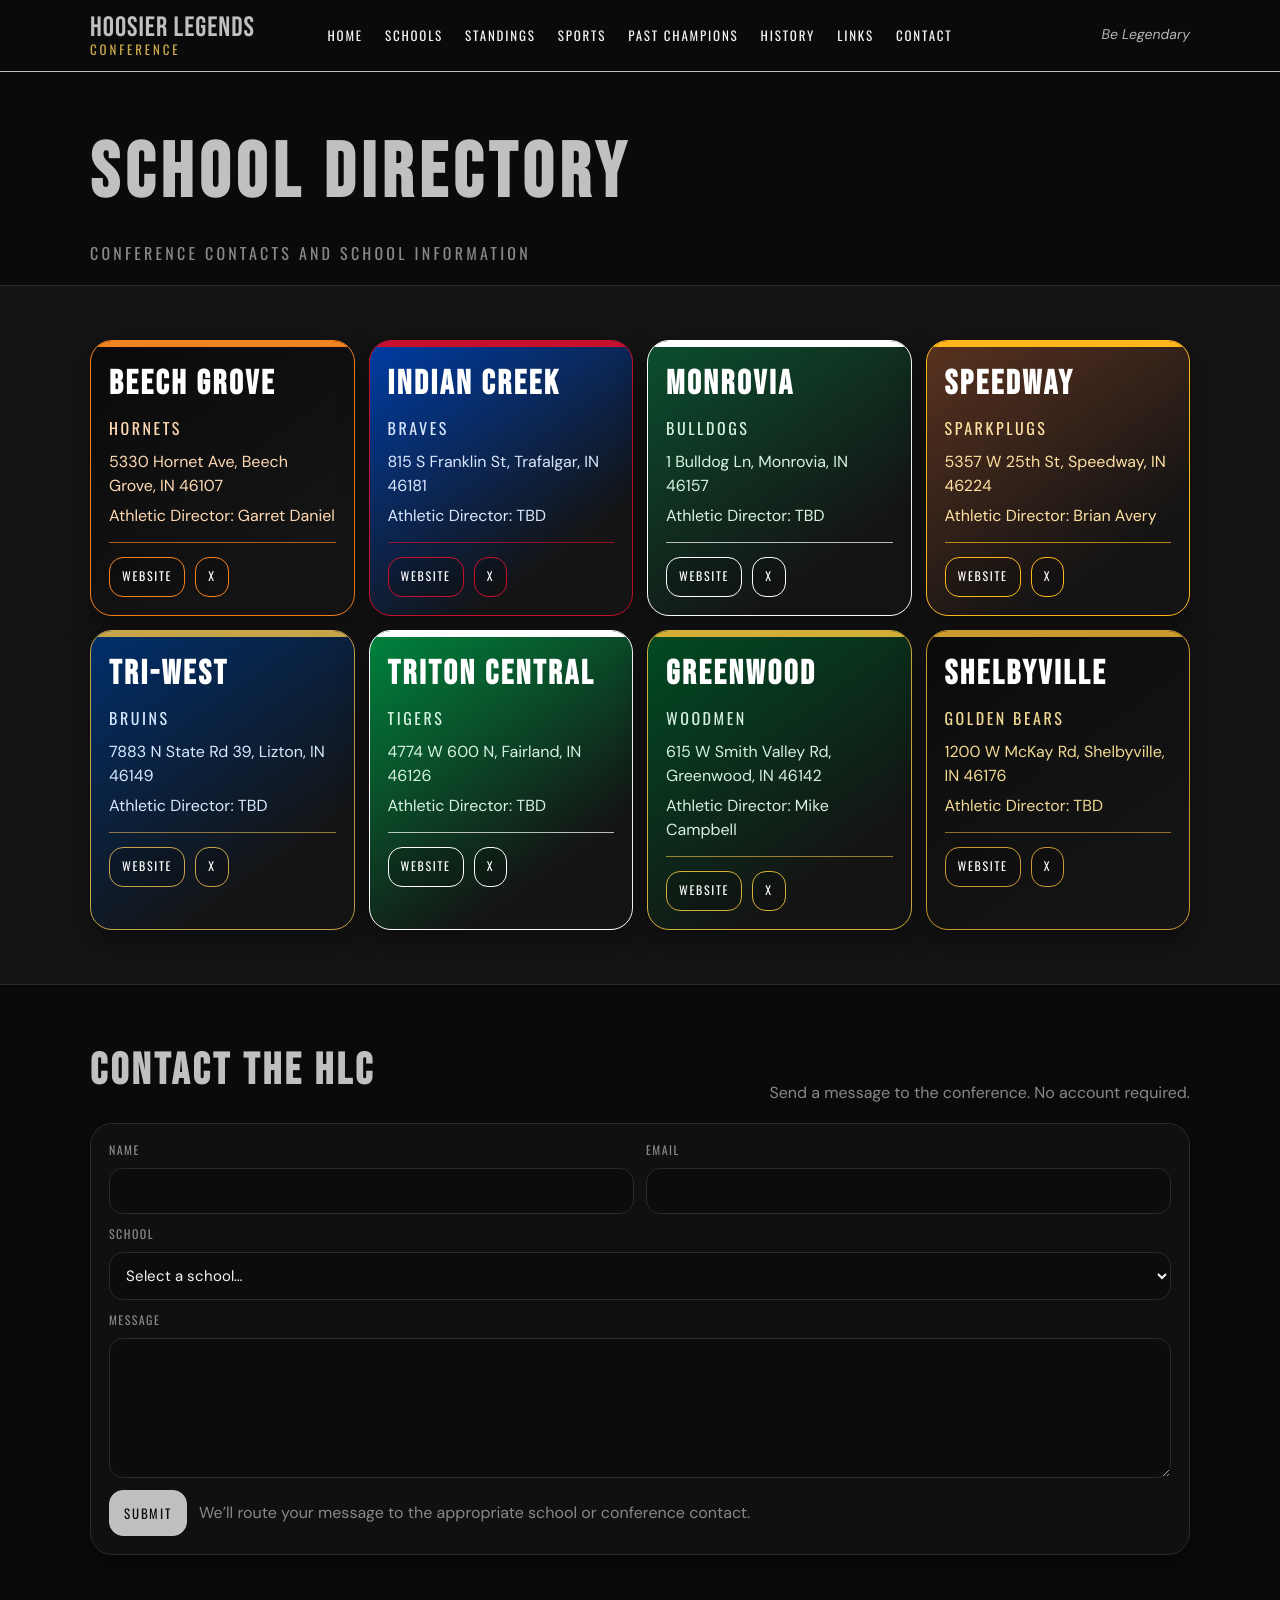
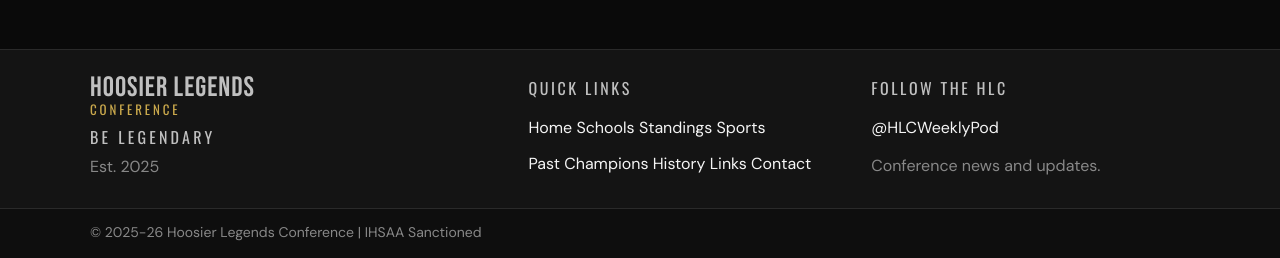
==== commit 290de0ef: "Use member school colors" ====
--- a/contact.html
+++ b/contact.html
@@ -75,7 +75,7 @@
       <section class="section section--surface">
         <div class="container">
           <div class="grid grid--schools" aria-label="School directory">
-            <article class="card">
+            <article class="card school--beech-grove">
               <h2 class="card__title">BEECH GROVE</h2>
               <p class="card__subtitle">Hornets</p>
               <div class="card__meta">
@@ -89,7 +89,7 @@
               </div>
             </article>
 
-            <article class="card">
+            <article class="card school--indian-creek">
               <h2 class="card__title">INDIAN CREEK</h2>
               <p class="card__subtitle">Braves</p>
               <div class="card__meta">
@@ -103,7 +103,7 @@
               </div>
             </article>
 
-            <article class="card">
+            <article class="card school--monrovia">
               <h2 class="card__title">MONROVIA</h2>
               <p class="card__subtitle">Bulldogs</p>
               <div class="card__meta">
@@ -117,7 +117,7 @@
               </div>
             </article>
 
-            <article class="card">
+            <article class="card school--speedway">
               <h2 class="card__title">SPEEDWAY</h2>
               <p class="card__subtitle">Sparkplugs</p>
               <div class="card__meta">
@@ -131,7 +131,7 @@
               </div>
             </article>
 
-            <article class="card">
+            <article class="card school--tri-west">
               <h2 class="card__title">TRI-WEST</h2>
               <p class="card__subtitle">Bruins</p>
               <div class="card__meta">
@@ -145,7 +145,7 @@
               </div>
             </article>
 
-            <article class="card">
+            <article class="card school--triton-central">
               <h2 class="card__title">TRITON CENTRAL</h2>
               <p class="card__subtitle">Tigers</p>
               <div class="card__meta">
@@ -159,7 +159,7 @@
               </div>
             </article>
 
-            <article class="card">
+            <article class="card school--greenwood">
               <h2 class="card__title">GREENWOOD</h2>
               <p class="card__subtitle">Woodmen</p>
               <div class="card__meta">
@@ -173,7 +173,7 @@
               </div>
             </article>
 
-            <article class="card">
+            <article class="card school--shelbyville">
               <h2 class="card__title">SHELBYVILLE</h2>
               <p class="card__subtitle">Golden Bears</p>
               <div class="card__meta">
--- a/css/style.css
+++ b/css/style.css
@@ -23,6 +23,71 @@
 
   --container: 1100px;
   --nav-h: 72px;
+}
+
+/* School palettes */
+.school--beech-grove {
+  --school-primary: #0a0a0a;
+  --school-secondary: #f58220;
+  --school-ink: #ffffff;
+  --school-button-ink: #0a0a0a;
+  --school-muted: #ffd9b3;
+}
+
+.school--indian-creek {
+  --school-primary: #003da5;
+  --school-secondary: #c8102e;
+  --school-ink: #ffffff;
+  --school-button-ink: #ffffff;
+  --school-muted: #d9e8ff;
+}
+
+.school--monrovia {
+  --school-primary: #0b4f2f;
+  --school-secondary: #ffffff;
+  --school-ink: #ffffff;
+  --school-button-ink: #0b4f2f;
+  --school-muted: #d8f4e1;
+}
+
+.school--speedway {
+  --school-primary: #5a321f;
+  --school-secondary: #ffb71b;
+  --school-ink: #ffffff;
+  --school-button-ink: #5a321f;
+  --school-muted: #ffe1a3;
+}
+
+.school--tri-west {
+  --school-primary: #002f6c;
+  --school-secondary: #c7a34a;
+  --school-ink: #ffffff;
+  --school-button-ink: #002f6c;
+  --school-muted: #d8e8ff;
+}
+
+.school--triton-central {
+  --school-primary: #00843d;
+  --school-secondary: #ffffff;
+  --school-ink: #ffffff;
+  --school-button-ink: #00843d;
+  --school-muted: #d6f3e2;
+}
+
+.school--greenwood {
+  --school-primary: #004b23;
+  --school-secondary: #d4af37;
+  --school-ink: #ffffff;
+  --school-button-ink: #004b23;
+  --school-muted: #d6efdf;
+}
+
+.school--shelbyville {
+  --school-primary: #0b0b0b;
+  --school-secondary: #c99a2e;
+  --school-ink: #ffffff;
+  --school-button-ink: #0b0b0b;
+  --school-muted: #f1d993;
 }
 
 *,
@@ -544,12 +609,22 @@
   transition: transform 0.2s ease, border-color 0.2s ease, box-shadow 0.2s ease;
 }
 
+.badge-card[class*="school--"] {
+  background:
+    linear-gradient(135deg, var(--school-primary) 0%, var(--school-primary) 58%, rgba(10, 10, 10, 0.94) 100%);
+  border-color: var(--school-secondary);
+}
+
 .badge-card:hover {
   border-color: var(--color-silver);
   box-shadow: var(--shadow-glow);
   transform: translateY(-2px);
 }
 
+.badge-card[class*="school--"]:hover {
+  border-color: var(--school-secondary);
+}
+
 .badge-card__school {
   font-family: var(--font-sub);
   text-transform: uppercase;
@@ -557,9 +632,17 @@
   color: var(--color-white);
 }
 
+.badge-card[class*="school--"] .badge-card__school {
+  color: var(--school-ink);
+}
+
 .badge-card__mascot {
   margin-top: 6px;
   color: var(--color-muted);
+}
+
+.badge-card[class*="school--"] .badge-card__mascot {
+  color: var(--school-muted);
 }
 
 .badge-card--spacer {
@@ -818,12 +901,33 @@
   transition: transform 0.2s ease, border-color 0.2s ease, box-shadow 0.2s ease;
 }
 
+.card[class*="school--"] {
+  position: relative;
+  overflow: hidden;
+  border-color: var(--school-secondary);
+  background:
+    linear-gradient(145deg, var(--school-primary) 0%, rgba(20, 20, 20, 0.92) 76%),
+    rgba(20, 20, 20, 0.65);
+}
+
+.card[class*="school--"]::before {
+  content: "";
+  position: absolute;
+  inset: 0 0 auto;
+  height: 6px;
+  background: var(--school-secondary);
+}
+
 .card:hover {
   transform: translateY(-4px);
   border-color: var(--color-silver);
   box-shadow: var(--shadow-glow);
 }
 
+.card[class*="school--"]:hover {
+  border-color: var(--school-secondary);
+}
+
 .card__title {
   font-family: var(--font-head);
   letter-spacing: 0.08em;
@@ -832,6 +936,10 @@
   margin: 0;
 }
 
+.card[class*="school--"] .card__title {
+  color: var(--school-ink);
+}
+
 .card__subtitle {
   font-family: var(--font-sub);
   letter-spacing: 0.16em;
@@ -840,11 +948,20 @@
   margin: 6px 0 0;
 }
 
+.card[class*="school--"] .card__subtitle {
+  color: var(--school-muted);
+}
+
 .card__meta {
   margin-top: 10px;
   color: var(--color-muted);
   display: grid;
   gap: 6px;
+}
+
+.card[class*="school--"] .card__meta,
+.card[class*="school--"] .muted {
+  color: var(--school-muted);
 }
 
 .divider {
@@ -852,6 +969,10 @@
   background: var(--color-silver);
   opacity: 0.7;
   margin: 14px 0 14px;
+}
+
+.card[class*="school--"] .divider {
+  background: var(--school-secondary);
 }
 
 .card__actions {
@@ -882,6 +1003,18 @@
   box-shadow: var(--shadow-glow);
 }
 
+.card[class*="school--"] .btn-link {
+  border-color: var(--school-secondary);
+  color: var(--school-ink);
+  background: rgba(0, 0, 0, 0.16);
+}
+
+.card[class*="school--"] .btn-link:hover {
+  background: var(--school-secondary);
+  color: var(--school-button-ink);
+  border-color: var(--school-secondary);
+}
+
 .icon-row {
   display: flex;
   gap: 10px;
@@ -906,6 +1039,18 @@
   border-color: var(--color-silver);
   color: var(--color-silver-bright);
   box-shadow: var(--shadow-glow);
+}
+
+.card[class*="school--"] .icon-btn {
+  border-color: var(--school-secondary);
+  color: var(--school-ink);
+  background: rgba(0, 0, 0, 0.16);
+}
+
+.card[class*="school--"] .icon-btn:hover {
+  border-color: var(--school-secondary);
+  color: var(--school-button-ink);
+  background: var(--school-secondary);
 }
 
 .icon-btn svg {
